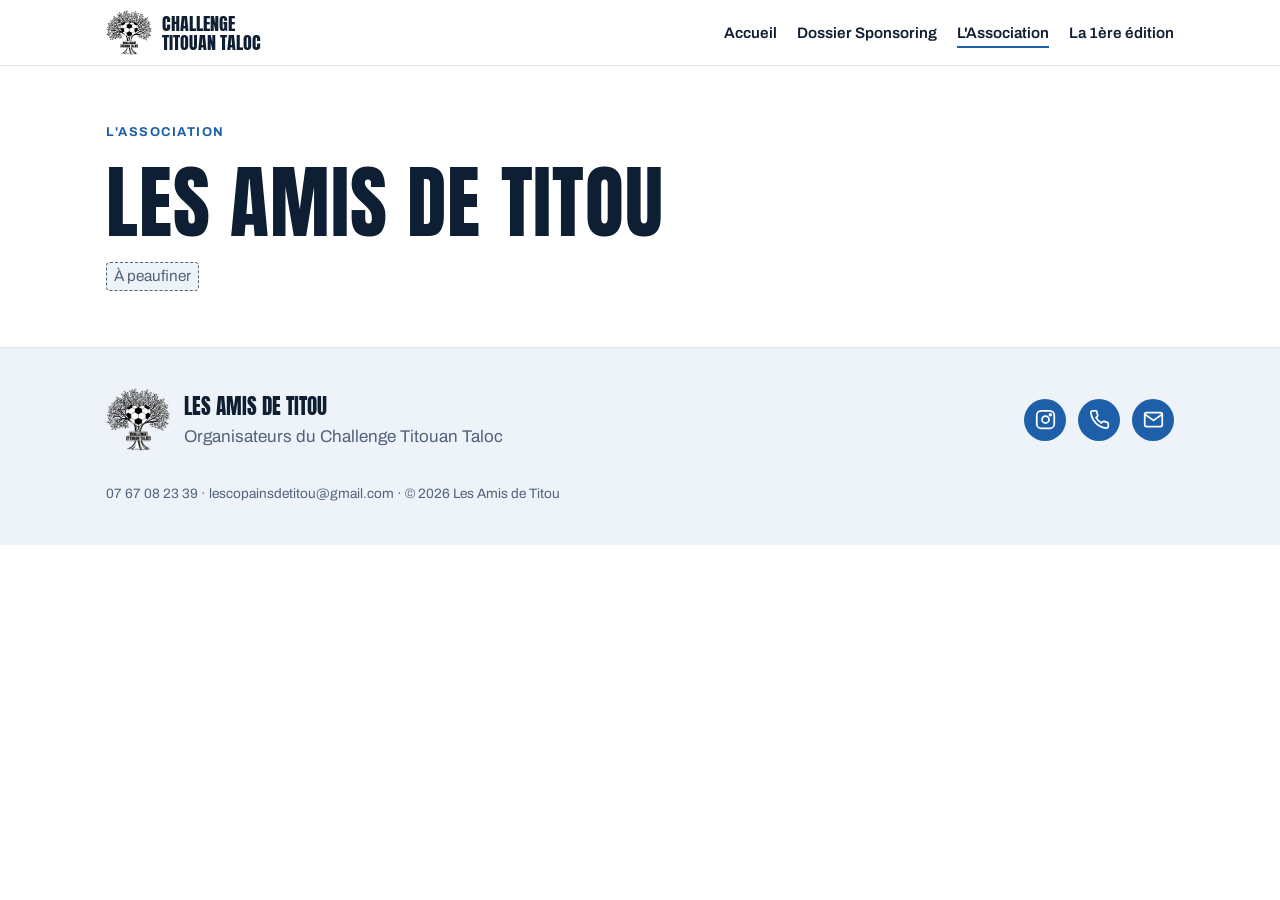
==== association.html @ 77bcde7c "Premier commit : site du Challenge Titouan Taloc" ====
<!DOCTYPE html>
<html lang="fr">
<head>
  <meta charset="UTF-8">
  <meta name="viewport" content="width=device-width, initial-scale=1, viewport-fit=cover">
  <title>L'Association - Challenge Titouan Taloc</title>
  <link rel="icon" type="image/png" href="assets/logo.png">
  <link rel="stylesheet" href="https://fonts.googleapis.com/css2?family=Anton&family=Archivo:wght@400;600;700&display=swap">
  <link rel="stylesheet" href="css/style.css">
</head>
<body>

  <!-- ===== EN-TÊTE ===== -->
  <header class="site-header">
    <div class="container">
      <a class="brand" href="index.html">
        <img src="assets/logo.png" alt="">
        <span>Challenge<br>Titouan Taloc</span>
      </a>
      <nav>
        <ul class="nav">
          <li><a href="index.html">Accueil</a></li>
          <li><a href="sponsoring.html">Dossier Sponsoring</a></li>
          <li><a href="association.html" aria-current="page">L'Association</a></li>
          <li><a href="premiere-edition.html">La 1ère édition</a></li>
        </ul>
      </nav>
    </div>
  </header>

  <main>
    <section class="page-head">
      <div class="container stack">
        <span class="eyebrow">L'Association</span>
        <h1>Les Amis de Titou</h1>
        <p class="todo">À peaufiner</p>
      </div>
    </section>
  </main>

  <!-- ===== PIED DE PAGE ===== -->
  <footer class="site-footer">
    <div class="container">
      <div class="footer-brand">
        <img src="assets/logo.png" alt="">
        <div>
          <strong>Les Amis de Titou</strong>
          <span class="muted">Organisateurs du Challenge Titouan Taloc</span>
        </div>
      </div>

      <div class="footer-icons">
        <a href="https://www.instagram.com/challenge_titou/" target="_blank" rel="noopener" aria-label="Instagram @challenge_titou" title="Instagram">
          <span class="icon">
            <svg viewBox="0 0 24 24" fill="none" stroke="currentColor" stroke-width="2" stroke-linecap="round" stroke-linejoin="round"><rect x="2" y="2" width="20" height="20" rx="5"/><circle cx="12" cy="12" r="4"/><circle cx="17.5" cy="6.5" r="1" fill="currentColor"/></svg>
          </span>
        </a>
        <a href="tel:+33767082339" aria-label="Téléphone 07 67 08 23 39" title="07 67 08 23 39">
          <span class="icon">
            <svg viewBox="0 0 24 24" fill="none" stroke="currentColor" stroke-width="2" stroke-linecap="round" stroke-linejoin="round"><path d="M22 16.92v3a2 2 0 0 1-2.18 2 19.79 19.79 0 0 1-8.63-3.07 19.5 19.5 0 0 1-6-6 19.79 19.79 0 0 1-3.07-8.67A2 2 0 0 1 4.11 2h3a2 2 0 0 1 2 1.72c.13.96.36 1.9.7 2.81a2 2 0 0 1-.45 2.11L8.09 9.91a16 16 0 0 0 6 6l1.27-1.27a2 2 0 0 1 2.11-.45c.91.34 1.85.57 2.81.7A2 2 0 0 1 22 16.92z"/></svg>
          </span>
        </a>
        <a href="mailto:lescopainsdetitou@gmail.com" aria-label="Mail lescopainsdetitou@gmail.com" title="lescopainsdetitou@gmail.com">
          <span class="icon">
            <svg viewBox="0 0 24 24" fill="none" stroke="currentColor" stroke-width="2" stroke-linecap="round" stroke-linejoin="round"><rect x="2" y="4" width="20" height="16" rx="2"/><path d="m22 6-10 7L2 6"/></svg>
          </span>
        </a>
      </div>

      <p class="footer-bottom">07 67 08 23 39 · lescopainsdetitou@gmail.com · © 2026 Les Amis de Titou</p>
    </div>
  </footer>

</body>
</html>
---- css/style.css ----
/* =========================================================
   Challenge Titouan Taloc - feuille de style commune
   Mise en page : en-tête fixe en haut, sections empilées,
   pied de page avec les contacts.
   ========================================================= */

/* ---------- 1. Variables (couleurs + polices) ---------- */
:root {
  --bg: #ffffff;          /* fond de page */
  --surface: #eef3f9;     /* fond des blocs secondaires (bleu très clair) */
  --fg: #0f1f33;          /* texte principal (bleu marine) */
  --muted: #52627a;       /* texte secondaire */
  --line: #dbe4ef;        /* bordures fines */
  --accent: #1d5fa8;      /* bleu principal */
  --accent-fg: #ffffff;   /* texte posé sur le bleu */
  --band-bg: #0f2a4a;     /* bandeau "brassard" */
  --band-fg: #ffffff;
  --logo-filter: none;    /* le logo est noir : on ne le touche pas en mode clair */

  --font-display: "Anton", "Impact", "Arial Narrow", sans-serif;
  --font-body: "Archivo", "Segoe UI", Arial, sans-serif;
}

/* Mode sombre (automatique selon le réglage de l'ordinateur / du téléphone) */
@media (prefers-color-scheme: dark) {
  :root:not([data-theme="light"]) {
    --bg: #0b1522;
    --surface: #122033;
    --fg: #eaf1f9;
    --muted: #9fb2c8;
    --line: #22344b;
    --accent: #5aa3f0;
    --accent-fg: #0b1522;
    --band-bg: #eaf1f9;
    --band-fg: #0b1522;
    --logo-filter: invert(1); /* logo noir -> blanc */
    color-scheme: dark;
  }
}
:root[data-theme="dark"] {
  --bg: #0b1522;
  --surface: #122033;
  --fg: #eaf1f9;
  --muted: #9fb2c8;
  --line: #22344b;
  --accent: #5aa3f0;
  --accent-fg: #0b1522;
  --band-bg: #eaf1f9;
  --band-fg: #0b1522;
  --logo-filter: invert(1);
  color-scheme: dark;
}

/* ---------- 2. Base ---------- */
* { box-sizing: border-box; }

body {
  margin: 0;
  background: var(--bg);
  color: var(--fg);
  font-family: var(--font-body);
  font-size: 1.0625rem;
  line-height: 1.6;
}

img { max-width: 100%; display: block; }

a { color: inherit; }
a:focus-visible { outline: 3px solid var(--accent); outline-offset: 3px; }

h1, h2, h3 {
  font-family: var(--font-display);
  font-weight: 400;          /* Anton est déjà très gras */
  text-transform: uppercase;
  line-height: 1.05;
  letter-spacing: 0.01em;
  text-wrap: balance;
  margin: 0;
}
h1 { font-size: clamp(2.6rem, 8vw, 5rem); }
h2 { font-size: clamp(1.9rem, 5vw, 2.8rem); }
h3 { font-size: 1.35rem; }

p { margin: 0; max-width: 65ch; }

/* Conteneur centré, avec marges sur les côtés (16px minimum) */
.container {
  max-width: 1100px;
  margin: 0 auto;
  padding-left: max(16px, env(safe-area-inset-left, 0px));
  padding-right: max(16px, env(safe-area-inset-right, 0px));
}

.section { padding-block: 4.5rem; }
.section--alt { background: var(--surface); }

.stack { display: flex; flex-direction: column; gap: 1.1rem; }

/* Petit libellé au-dessus des titres */
.eyebrow {
  font-size: 0.8rem;
  font-weight: 700;
  text-transform: uppercase;
  letter-spacing: 0.12em;
  color: var(--accent);
}

.muted { color: var(--muted); }

/* Texte "à peaufiner" bien visible pour les relectures */
.todo {
  background: var(--surface);
  border: 1px dashed var(--muted);
  padding: 0.1em 0.45em;
  border-radius: 4px;
  font-size: 0.9em;
  color: var(--muted);
  width: fit-content;
}

/* ---------- 3. En-tête + menu ---------- */
body::before {
  content: "";
  position: fixed;
  inset: 0 0 auto;
  height: env(safe-area-inset-top, 0px);
  z-index: 10;
  background: var(--bg);
}

.site-header {
  position: sticky;
  top: env(safe-area-inset-top, 0px);
  z-index: 5;
  background: var(--bg);
  border-bottom: 1px solid var(--line);
}
.site-header .container {
  display: flex;
  align-items: center;
  justify-content: space-between;
  flex-wrap: wrap;
  gap: 0.5rem 1.5rem;
  padding-block: 0.6rem;
}

.brand {
  display: flex;
  align-items: center;
  gap: 0.6rem;
  text-decoration: none;
}
.brand img { width: 46px; height: 46px; object-fit: contain; filter: var(--logo-filter); }
.brand span {
  font-family: var(--font-display);
  text-transform: uppercase;
  font-size: 1.15rem;
  line-height: 1;
}

.nav {
  display: flex;
  flex-wrap: wrap;
  gap: 0.25rem 1.25rem;
  list-style: none;
  margin: 0;
  padding: 0;
}
.nav a {
  text-decoration: none;
  font-weight: 600;
  font-size: 0.95rem;
  padding-block: 0.3rem;
  border-bottom: 2px solid transparent;
}
.nav a:hover { border-bottom-color: var(--line); }
.nav a[aria-current="page"] { border-bottom-color: var(--accent); }

/* ---------- 4. Boutons ---------- */
.btn {
  display: inline-flex;
  align-items: center;
  gap: 0.5rem;
  padding: 0.8rem 1.4rem;
  border-radius: 999px;
  border: 2px solid var(--fg);
  font-weight: 700;
  text-decoration: none;
  transition: transform 0.15s ease;
}
.btn:hover { transform: translateY(-2px); }
.btn--primary { background: var(--accent); border-color: var(--accent); color: var(--accent-fg); }

.btn-row { display: flex; flex-wrap: wrap; gap: 0.75rem; }

/* ---------- 5. Accueil : grand bloc d'introduction ---------- */
.hero .container {
  display: grid;
  grid-template-columns: minmax(0, 5fr) minmax(0, 6fr);
  align-items: center;
  gap: 2.5rem;
  padding-block: 3.5rem;
}
.hero-logo { filter: var(--logo-filter); width: 100%; max-width: 440px; margin-inline: auto; }
.hero h1 span { color: var(--accent); }

.edition-tag {
  display: inline-block;
  background: var(--accent);
  color: var(--accent-fg);
  font-family: var(--font-display);
  text-transform: uppercase;
  font-size: 1.1rem;
  padding: 0.2rem 0.7rem;
  transform: rotate(-2deg);
  width: fit-content;
}

/* Bandeau façon "brassard" porté en hommage sur les terrains */
.band {
  background: var(--band-bg);
  color: var(--band-fg);
  font-family: var(--font-display);
  text-transform: uppercase;
  letter-spacing: 0.06em;
  font-size: 1.05rem;
}
.band .container {
  display: flex;
  flex-wrap: wrap;
  justify-content: center;
  gap: 0.4rem 1.6rem;
  padding-block: 0.9rem;
  text-align: center;
}
.band .dot { color: var(--accent); }

.two-cols {
  display: grid;
  grid-template-columns: minmax(0, 1fr) minmax(0, 1fr);
  gap: 2.5rem;
  align-items: start;
}

/* Cartes-boutons vers les autres pages */
.cards {
  display: grid;
  grid-template-columns: repeat(3, minmax(0, 1fr));
  gap: 1.25rem;
  margin-top: 2rem;
}
.card {
  display: flex;
  flex-direction: column;
  gap: 0.6rem;
  padding: 1.6rem;
  background: var(--bg);
  border: 2px solid var(--fg);
  border-radius: 14px;
  text-decoration: none;
  transition: transform 0.15s ease, box-shadow 0.15s ease;
}
.card:hover { transform: translateY(-4px); box-shadow: 6px 6px 0 var(--accent); }
.card p { color: var(--muted); font-size: 0.98rem; }
.card .arrow { margin-top: auto; font-weight: 700; color: var(--accent); }

/* ---------- 6. Pages intérieures ---------- */
.page-head .container { padding-block: 3.5rem; }

/* Photo 1ère édition */
.photo { margin: 0; max-width: 900px; }
.photo img { width: 100%; height: auto; border-radius: 14px; }

/* ---------- 7. Pied de page ---------- */
.site-footer {
  border-top: 1px solid var(--line);
  background: var(--surface);
}
.site-footer .container {
  display: flex;
  flex-wrap: wrap;
  justify-content: space-between;
  align-items: center;
  gap: 2rem;
  padding-block: 2.5rem;
}
.footer-brand { display: flex; align-items: center; gap: 0.9rem; }
.footer-brand img { width: 64px; filter: var(--logo-filter); }
.footer-brand strong { font-family: var(--font-display); font-weight: 400; text-transform: uppercase; font-size: 1.3rem; display: block; }

.footer-icons { display: flex; gap: 0.75rem; }
.footer-icons a { text-decoration: none; }

.icon {
  display: grid;
  place-items: center;
  width: 42px;
  height: 42px;
  border-radius: 50%;
  background: var(--accent);
  color: var(--accent-fg);
  transition: transform 0.15s ease;
}
.icon svg { width: 21px; height: 21px; }
.footer-icons a:hover .icon { transform: scale(1.1); }

.footer-bottom { width: 100%; font-size: 0.85rem; color: var(--muted); }

/* ---------- 8. Téléphone / petits écrans ---------- */
@media (max-width: 800px) {
  .hero .container,
  .two-cols { grid-template-columns: 1fr; }
  .hero-logo { max-width: 280px; }
  .cards { grid-template-columns: 1fr; }
  .section { padding-block: 3rem; }
}

/* Pas d'animations si l'utilisateur les a désactivées */
@media (prefers-reduced-motion: reduce) {
  * { transition: none !important; }
}
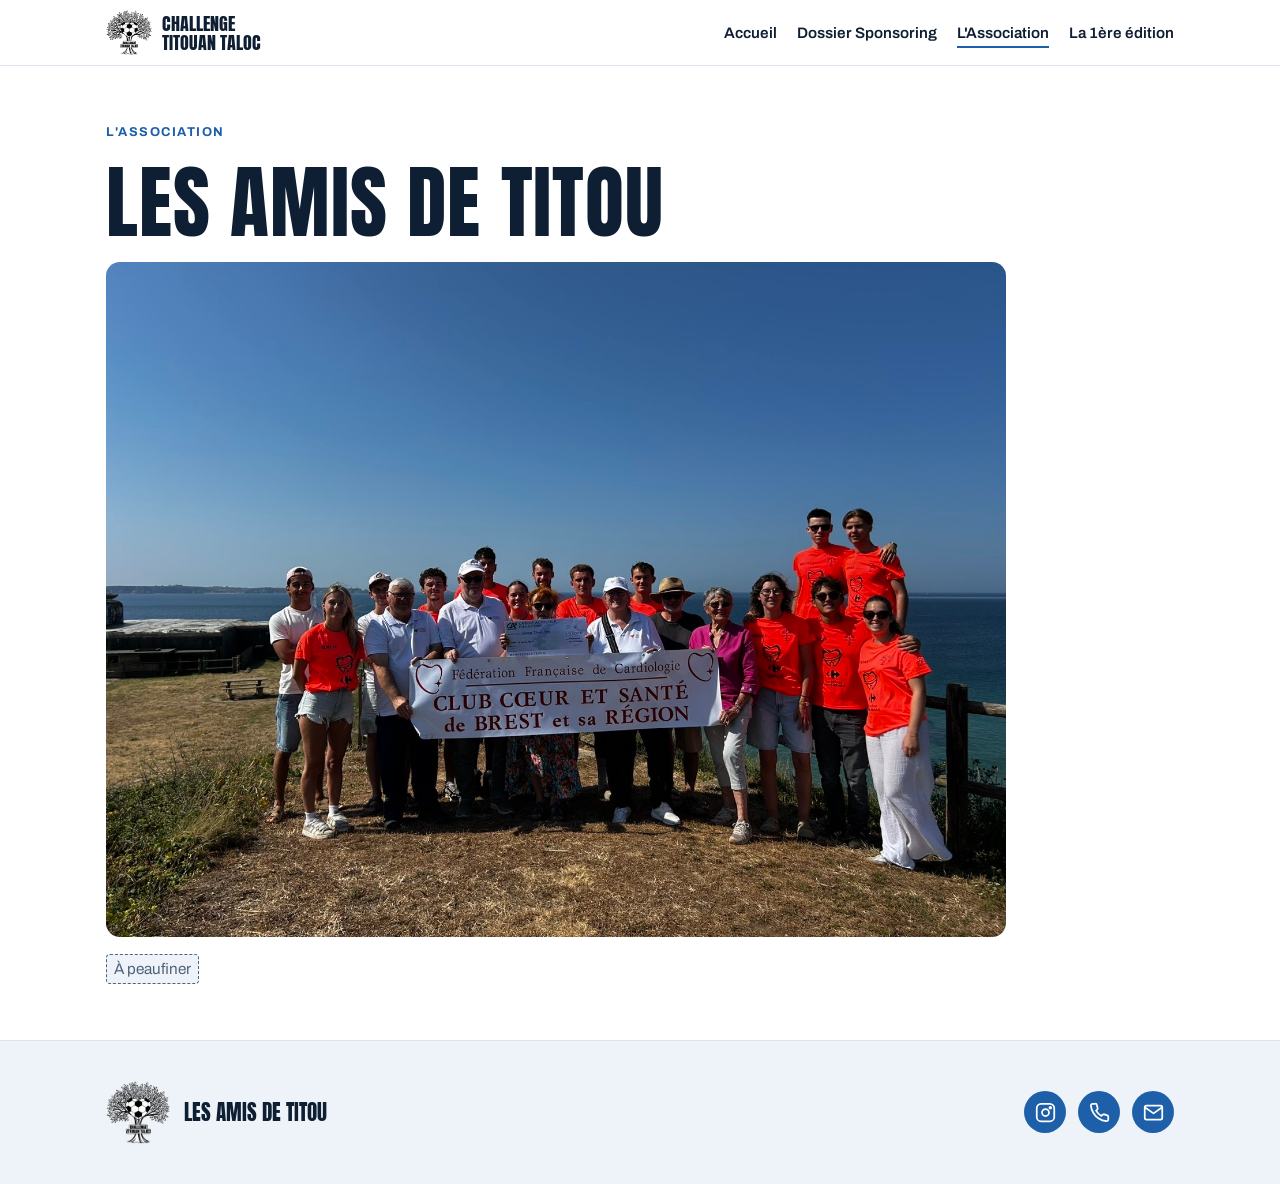
==== commit 00565de0: "challenge titou" ====
--- a/association.html
+++ b/association.html
@@ -33,19 +33,21 @@
       <div class="container stack">
         <span class="eyebrow">L'Association</span>
         <h1>Les Amis de Titou</h1>
+        <figure class="photo">
+          <img src="assets/photo-groupe.jpg" alt="Photo de groupe des Amis de Titou">
+        </figure>
         <p class="todo">À peaufiner</p>
       </div>
     </section>
   </main>
 
-  <!-- ===== PIED DE PAGE ===== -->
+<!-- ===== PIED DE PAGE ===== -->
   <footer class="site-footer">
     <div class="container">
       <div class="footer-brand">
         <img src="assets/logo.png" alt="">
         <div>
           <strong>Les Amis de Titou</strong>
-          <span class="muted">Organisateurs du Challenge Titouan Taloc</span>
         </div>
       </div>
 
@@ -66,8 +68,6 @@
           </span>
         </a>
       </div>
-
-      <p class="footer-bottom">07 67 08 23 39 · lescopainsdetitou@gmail.com · © 2026 Les Amis de Titou</p>
     </div>
   </footer>
 
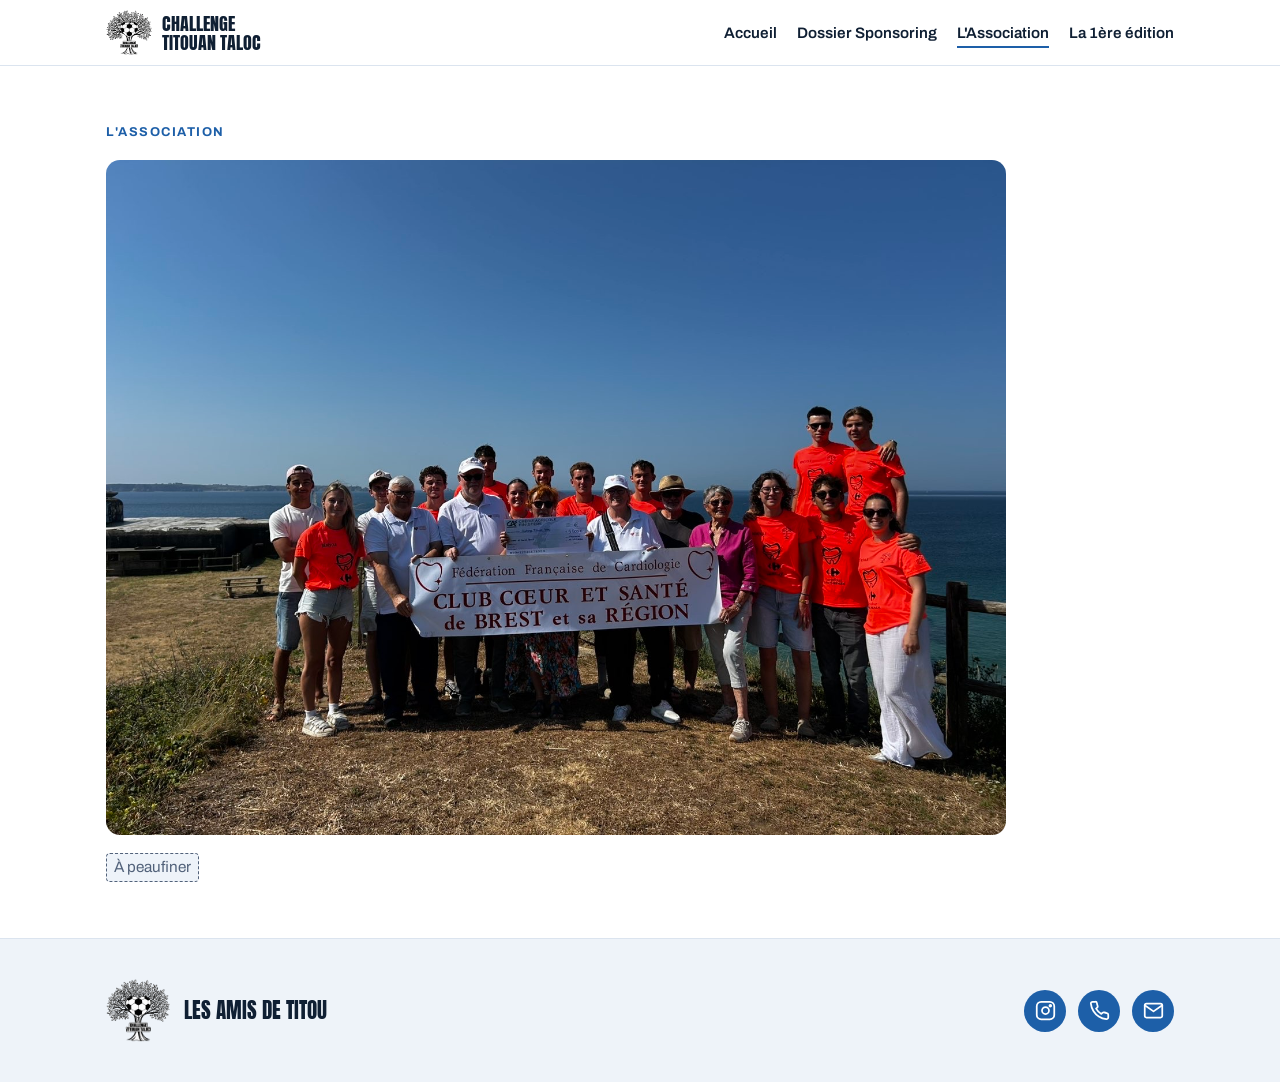
==== commit c5466b02: "titou" ====
--- a/association.html
+++ b/association.html
@@ -17,7 +17,11 @@
         <img src="assets/logo.png" alt="">
         <span>Challenge<br>Titouan Taloc</span>
       </a>
-      <nav>
+      <!-- Bouton menu burger (visible seulement sur téléphone) -->
+      <button class="menu-btn" type="button" aria-label="Ouvrir le menu" aria-expanded="false" aria-controls="menu">
+        <span></span><span></span><span></span>
+      </button>
+      <nav id="menu">
         <ul class="nav">
           <li><a href="index.html">Accueil</a></li>
           <li><a href="sponsoring.html">Dossier Sponsoring</a></li>
@@ -32,7 +36,6 @@
     <section class="page-head">
       <div class="container stack">
         <span class="eyebrow">L'Association</span>
-        <h1>Les Amis de Titou</h1>
         <figure class="photo">
           <img src="assets/photo-groupe.jpg" alt="Photo de groupe des Amis de Titou">
         </figure>
@@ -71,5 +74,6 @@
     </div>
   </footer>
 
+  <script src="js/menu.js"></script>
 </body>
 </html>
--- a/css/style.css
+++ b/css/style.css
@@ -176,6 +176,9 @@
 .nav a:hover { border-bottom-color: var(--line); }
 .nav a[aria-current="page"] { border-bottom-color: var(--accent); }
 
+/* Bouton burger : caché sur ordinateur, affiché sur téléphone (voir partie 8) */
+.menu-btn { display: none; }
+
 /* ---------- 4. Boutons ---------- */
 .btn {
   display: inline-flex;
@@ -308,11 +311,73 @@
 
 /* ---------- 8. Téléphone / petits écrans ---------- */
 @media (max-width: 800px) {
-  .hero .container,
-  .two-cols { grid-template-columns: 1fr; }
-  .hero-logo { max-width: 280px; }
-  .cards { grid-template-columns: 1fr; }
-  .section { padding-block: 3rem; }
+  h2 { font-size: 1.9rem; }
+  .section { padding-block: 2.75rem; }
+  .page-head .container { padding-block: 2rem 2.5rem; }
+  .two-cols { grid-template-columns: 1fr; gap: 1.25rem; }
+
+  /* En-tête : logo + bouton burger sur une ligne, menu déroulant en dessous */
+  .site-header .container { padding-block: 0.5rem; }
+  .brand img { width: 40px; height: 40px; }
+  .brand span { font-size: 1rem; }
+
+  .menu-btn {
+    display: flex;
+    flex-direction: column;
+    justify-content: center;
+    gap: 5px;
+    width: 44px;
+    height: 44px;
+    padding: 10px;
+    background: none;
+    border: 2px solid var(--line);
+    border-radius: 10px;
+    cursor: pointer;
+  }
+  .menu-btn span {
+    height: 2px;
+    background: var(--fg);
+    border-radius: 2px;
+    transition: transform 0.2s ease, opacity 0.2s ease;
+  }
+  /* Les 3 traits se transforment en croix quand le menu est ouvert */
+  .menu-btn[aria-expanded="true"] span:nth-child(1) { transform: translateY(7px) rotate(45deg); }
+  .menu-btn[aria-expanded="true"] span:nth-child(2) { opacity: 0; }
+  .menu-btn[aria-expanded="true"] span:nth-child(3) { transform: translateY(-7px) rotate(-45deg); }
+
+  #menu { display: none; width: 100%; }
+  #menu.ouvert { display: block; }
+  .nav { flex-direction: column; gap: 0; padding-bottom: 0.5rem; }
+  .nav a {
+    display: block;
+    padding-block: 0.85rem;
+    font-size: 1.1rem;
+    border-bottom: 1px solid var(--line);
+  }
+  .nav a[aria-current="page"] { color: var(--accent); border-bottom-color: var(--line); }
+
+  /* Accueil : tout centré, logo plus petit, bouton pleine largeur */
+  .hero .container {
+    grid-template-columns: 1fr;
+    gap: 1.5rem;
+    padding-block: 2rem 2.5rem;
+    text-align: center;
+  }
+  .hero .stack { align-items: center; }
+  .hero-logo { max-width: 220px; }
+  .hero .btn-row { width: 100%; }
+  .hero .btn { flex: 1; justify-content: center; }
+
+  .cards { grid-template-columns: 1fr; gap: 1rem; margin-top: 1.5rem; }
+  .card { padding: 1.25rem; }
+  .card:hover { transform: none; box-shadow: none; } /* pas de survol au doigt */
+
+  .photo img { border-radius: 10px; }
+
+  /* Pied de page centré */
+  .site-footer .container { flex-direction: column; text-align: center; gap: 1.25rem; padding-block: 2rem; }
+  .footer-brand { flex-direction: column; gap: 0.5rem; }
+  .icon { width: 48px; height: 48px; } /* plus facile à toucher */
 }
 
 /* Pas d'animations si l'utilisateur les a désactivées */
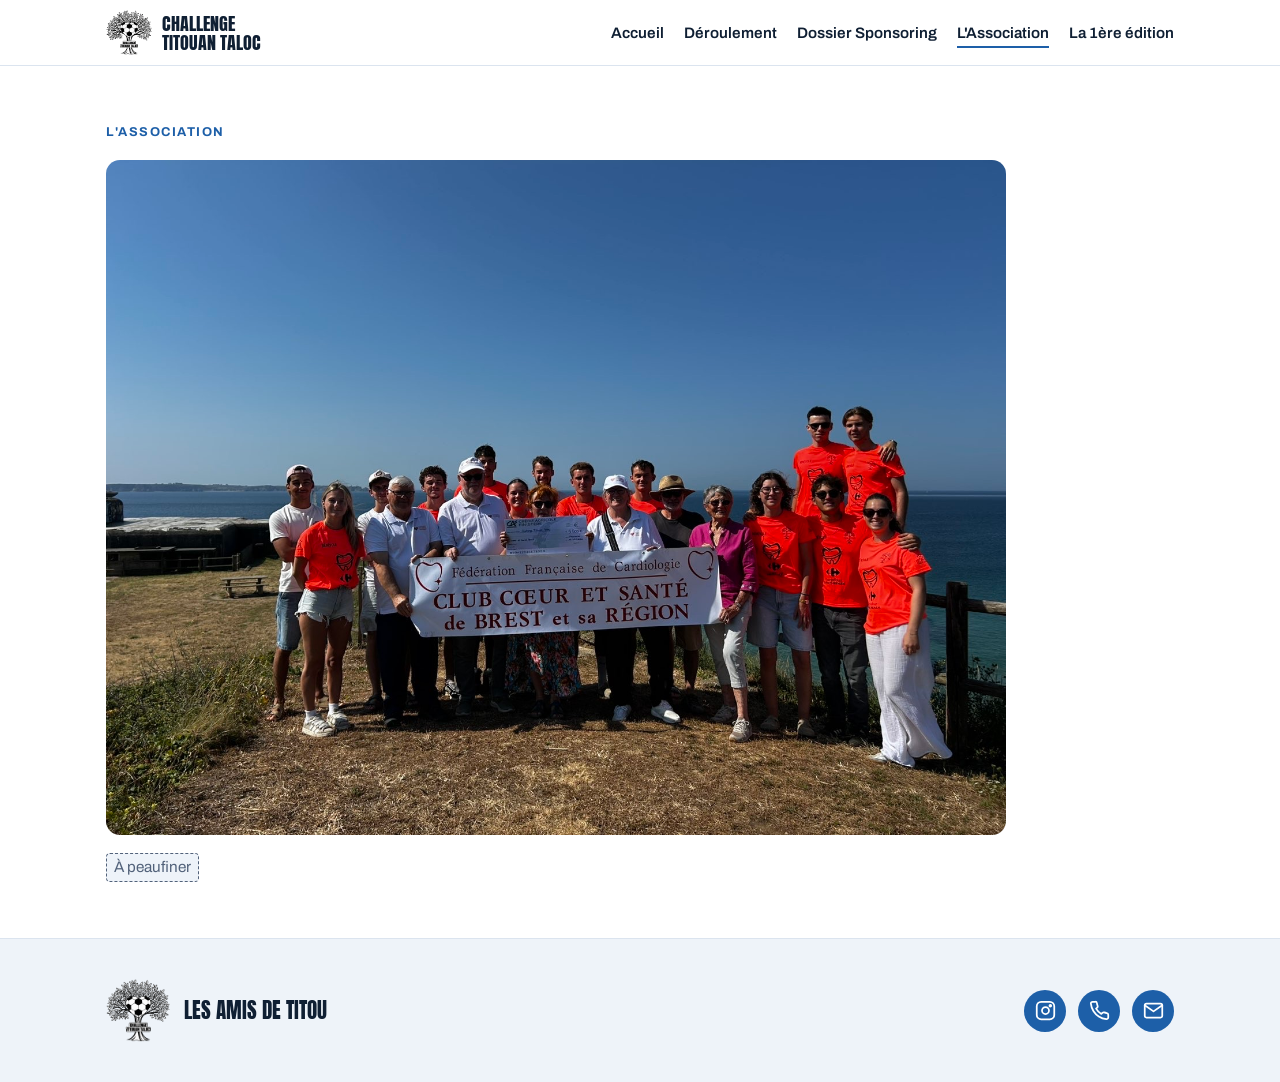
==== commit 9e4d3d53: "deroulement" ====
--- a/association.html
+++ b/association.html
@@ -24,6 +24,7 @@
       <nav id="menu">
         <ul class="nav">
           <li><a href="index.html">Accueil</a></li>
+          <li><a href="deroulement.html">Déroulement</a></li>
           <li><a href="sponsoring.html">Dossier Sponsoring</a></li>
           <li><a href="association.html" aria-current="page">L'Association</a></li>
           <li><a href="premiere-edition.html">La 1ère édition</a></li>
--- a/css/style.css
+++ b/css/style.css
@@ -269,6 +269,52 @@
 
 /* ---------- 6. Pages intérieures ---------- */
 .page-head .container { padding-block: 3.5rem; }
+
+/* Page Déroulement : infos clés (date, lieu, inscriptions) */
+.infos {
+  display: grid;
+  grid-template-columns: repeat(3, minmax(0, 1fr));
+  gap: 1rem;
+  margin-top: 1rem;
+}
+.info {
+  display: flex;
+  flex-direction: column;
+  gap: 0.4rem;
+  padding: 1.1rem 1.25rem;
+  background: var(--surface);
+  border-radius: 12px;
+}
+.info strong { font-size: 1.15rem; }
+
+/* Page Déroulement : programme de la journée */
+.timeline {
+  list-style: none;
+  margin: 0;
+  padding: 0;
+  border-left: 3px solid var(--accent);
+}
+.timeline li {
+  display: flex;
+  align-items: baseline;
+  gap: 1rem;
+  padding: 0.7rem 0 0.7rem 1.25rem;
+  font-weight: 600;
+}
+.timeline .time {
+  min-width: 3.5rem;
+  font-family: var(--font-display);
+  font-weight: 400;
+  font-size: 1.2rem;
+  color: var(--accent);
+  font-variant-numeric: tabular-nums;
+}
+
+/* Page Déroulement : listes titre / valeur */
+.details { margin: 0; display: grid; gap: 0.3rem; }
+.details dt { font-weight: 700; margin-top: 0.9rem; }
+.details dt:first-child { margin-top: 0; }
+.details dd { margin: 0; color: var(--muted); }
 
 /* Photo 1ère édition */
 .photo { margin: 0; max-width: 900px; }
@@ -369,6 +415,7 @@
   .hero .btn { flex: 1; justify-content: center; }
 
   .cards { grid-template-columns: 1fr; gap: 1rem; margin-top: 1.5rem; }
+  .infos { grid-template-columns: 1fr; }
   .card { padding: 1.25rem; }
   .card:hover { transform: none; box-shadow: none; } /* pas de survol au doigt */
 
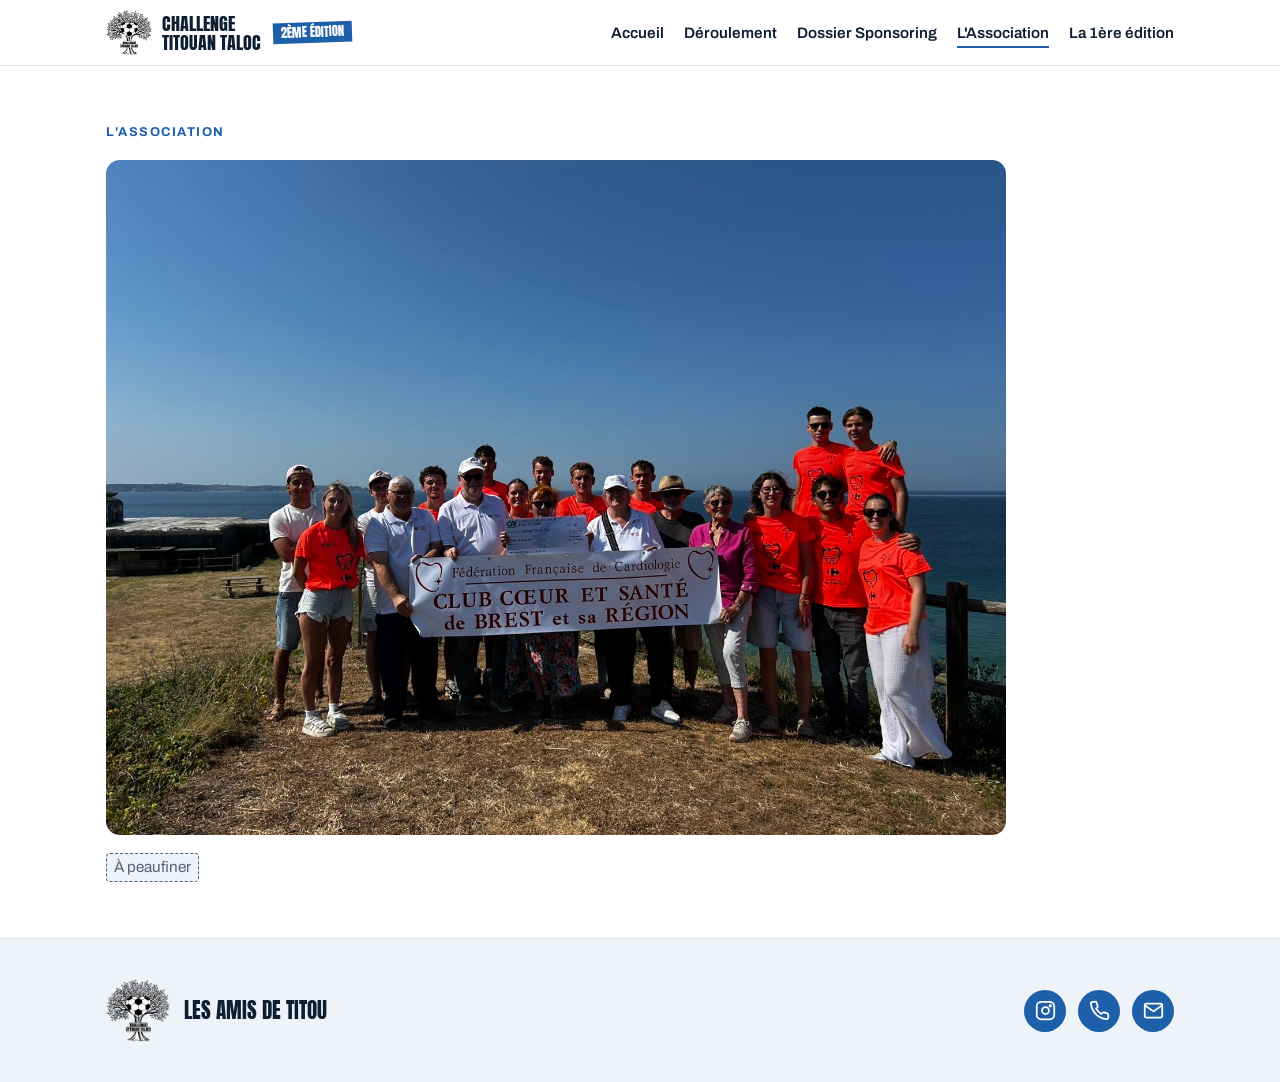
==== commit 85b1cee8: "étiquette" ====
--- a/association.html
+++ b/association.html
@@ -16,6 +16,7 @@
       <a class="brand" href="index.html">
         <img src="assets/logo.png" alt="">
         <span>Challenge<br>Titouan Taloc</span>
+        <span class="edition-tag">2ème édition</span>
       </a>
       <!-- Bouton menu burger (visible seulement sur téléphone) -->
       <button class="menu-btn" type="button" aria-label="Ouvrir le menu" aria-expanded="false" aria-controls="menu">
--- a/css/style.css
+++ b/css/style.css
@@ -219,6 +219,14 @@
   width: fit-content;
 }
 
+/* Version plus petite de l'étiquette, dans l'en-tête à côté du titre */
+.brand .edition-tag {
+  font-size: 0.8rem;
+  line-height: 1.3;
+  padding: 0.15rem 0.5rem;
+  margin-left: 0.2rem;
+}
+
 /* Bandeau façon "brassard" porté en hommage sur les terrains */
 .band {
   background: var(--band-bg);
@@ -309,12 +317,6 @@
   color: var(--accent);
   font-variant-numeric: tabular-nums;
 }
-
-/* Page Déroulement : listes titre / valeur */
-.details { margin: 0; display: grid; gap: 0.3rem; }
-.details dt { font-weight: 700; margin-top: 0.9rem; }
-.details dt:first-child { margin-top: 0; }
-.details dd { margin: 0; color: var(--muted); }
 
 /* Photo 1ère édition */
 .photo { margin: 0; max-width: 900px; }
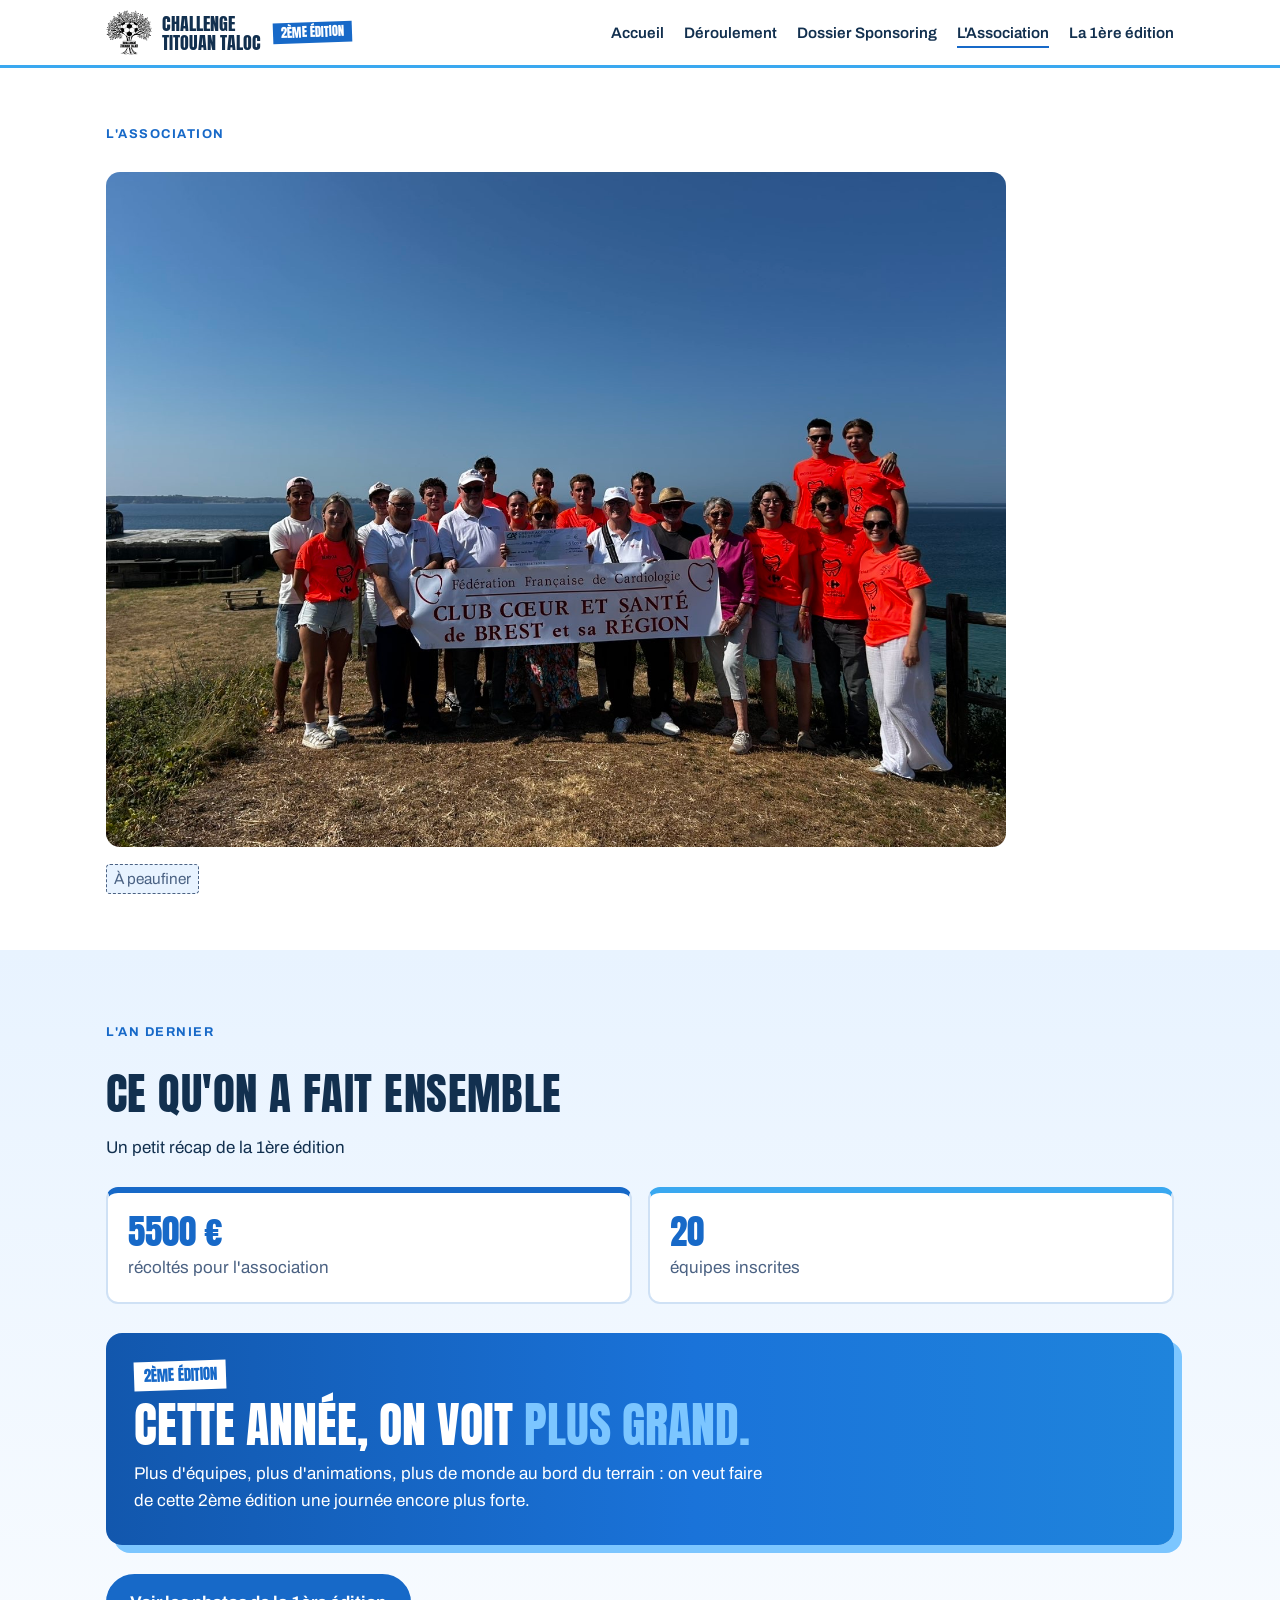
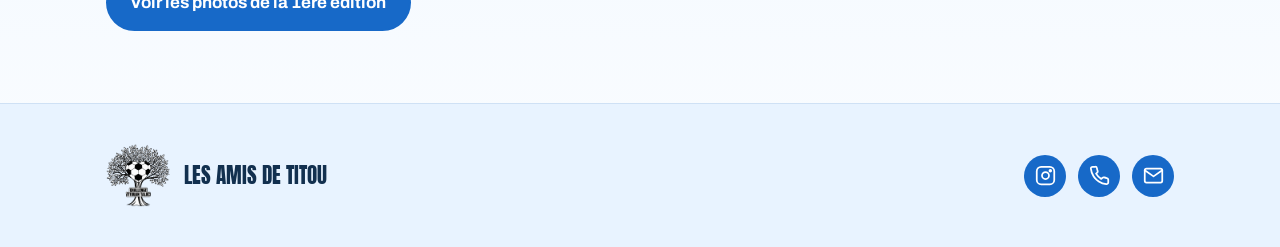
==== commit 7955e5a5: "couleurs" ====
--- a/association.html
+++ b/association.html
@@ -44,6 +44,37 @@
         <p class="todo">À peaufiner</p>
       </div>
     </section>
+
+    <!-- ===== RÉCAP DE LA 1ÈRE ÉDITION (pour que l'asso puisse se projeter) ===== -->
+    <section class="section section--alt">
+      <div class="container stack">
+        <span class="eyebrow">L'an dernier</span>
+        <h2>Ce qu'on a fait ensemble</h2>
+        <p>Un petit récap de la 1ère édition</p>
+
+        <div class="stats">
+          <div class="stat">
+            <span class="num">5500 €</span>
+            <span class="muted">récoltés pour l'association</span>
+          </div>
+          <div class="stat">
+            <span class="num">20</span>
+            <span class="muted">équipes inscrites</span>
+          </div>
+        </div>
+
+        <!-- Encadré "on voit plus grand" -->
+        <div class="next-year">
+          <span class="next-year__tag">2ème édition</span>
+          <p class="next-year__title">Cette année, on voit <span>plus grand.</span></p>
+          <p>Plus d'équipes, plus d'animations, plus de monde au bord du terrain : on veut faire de cette 2ème édition une journée encore plus forte.</p>
+        </div>
+
+        <div class="btn-row">
+          <a class="btn btn--primary" href="premiere-edition.html">Voir les photos de la 1ère édition</a>
+        </div>
+      </div>
+    </section>
   </main>
 
 <!-- ===== PIED DE PAGE ===== -->
--- a/css/style.css
+++ b/css/style.css
@@ -5,48 +5,42 @@
    ========================================================= */
 
 /* ---------- 1. Variables (couleurs + polices) ---------- */
+/* Plusieurs nuances de bleu, plus claires et plus colorées */
 :root {
+  color-scheme: light;
   --bg: #ffffff;          /* fond de page */
-  --surface: #eef3f9;     /* fond des blocs secondaires (bleu très clair) */
-  --fg: #0f1f33;          /* texte principal (bleu marine) */
-  --muted: #52627a;       /* texte secondaire */
-  --line: #dbe4ef;        /* bordures fines */
-  --accent: #1d5fa8;      /* bleu principal */
+  --surface: #e8f3ff;     /* fond des blocs secondaires (bleu ciel très clair) */
+  --fg: #12304f;          /* texte principal (bleu marine) */
+  --muted: #4b6283;       /* texte secondaire */
+  --line: #cfe1f5;        /* bordures fines */
+  --accent: #1769c8;      /* bleu principal */
+  --accent-2: #3aa8f0;    /* bleu ciel (décorations) */
+  --accent-3: #7cc6ff;    /* bleu clair (décorations) */
   --accent-fg: #ffffff;   /* texte posé sur le bleu */
-  --band-bg: #0f2a4a;     /* bandeau "brassard" */
+  --band-bg: linear-gradient(90deg, #1257ad, #1a73d9 55%, #1f84dc); /* bandeau "brassard" */
   --band-fg: #ffffff;
+  --hero-bg: linear-gradient(180deg, #dcedff 0%, #f2f8ff 60%, #ffffff 100%);
   --logo-filter: none;    /* le logo est noir : on ne le touche pas en mode clair */
 
   --font-display: "Anton", "Impact", "Arial Narrow", sans-serif;
   --font-body: "Archivo", "Segoe UI", Arial, sans-serif;
 }
 
-/* Mode sombre (automatique selon le réglage de l'ordinateur / du téléphone) */
-@media (prefers-color-scheme: dark) {
-  :root:not([data-theme="light"]) {
-    --bg: #0b1522;
-    --surface: #122033;
-    --fg: #eaf1f9;
-    --muted: #9fb2c8;
-    --line: #22344b;
-    --accent: #5aa3f0;
-    --accent-fg: #0b1522;
-    --band-bg: #eaf1f9;
-    --band-fg: #0b1522;
-    --logo-filter: invert(1); /* logo noir -> blanc */
-    color-scheme: dark;
-  }
-}
+/* Le site reste toujours en clair (retours : le mode sombre faisait trop foncé).
+   Le thème sombre ci-dessous ne s'active que si on ajoute data-theme="dark" sur <html>. */
 :root[data-theme="dark"] {
-  --bg: #0b1522;
-  --surface: #122033;
-  --fg: #eaf1f9;
-  --muted: #9fb2c8;
-  --line: #22344b;
-  --accent: #5aa3f0;
-  --accent-fg: #0b1522;
-  --band-bg: #eaf1f9;
-  --band-fg: #0b1522;
+  --bg: #13294a;
+  --surface: #1a365e;
+  --fg: #eef6ff;
+  --muted: #b3c9e4;
+  --line: #2c4d7a;
+  --accent: #6cbcff;
+  --accent-2: #3aa8f0;
+  --accent-3: #9fd4ff;
+  --accent-fg: #0d2240;
+  --band-bg: linear-gradient(90deg, #1561bd, #1d7ad8 55%, #2a8de0);
+  --band-fg: #ffffff;
+  --hero-bg: linear-gradient(180deg, #1d4378 0%, #17325a 60%, #13294a 100%);
   --logo-filter: invert(1);
   color-scheme: dark;
 }
@@ -92,18 +86,22 @@
 }
 
 .section { padding-block: 4.5rem; }
-.section--alt { background: var(--surface); }
+.section--alt { background: linear-gradient(180deg, var(--surface), var(--bg) 140%); }
 
 .stack { display: flex; flex-direction: column; gap: 1.1rem; }
 
 /* Petit libellé au-dessus des titres */
 .eyebrow {
+  display: block;
   font-size: 0.8rem;
   font-weight: 700;
   text-transform: uppercase;
   letter-spacing: 0.12em;
   color: var(--accent);
 }
+
+/* Espace sous le petit libellé quand il n'est pas dans un .stack */
+.container > .eyebrow { margin-bottom: 0.6rem; }
 
 .muted { color: var(--muted); }
 
@@ -133,7 +131,7 @@
   top: env(safe-area-inset-top, 0px);
   z-index: 5;
   background: var(--bg);
-  border-bottom: 1px solid var(--line);
+  border-bottom: 3px solid var(--accent-2);
 }
 .site-header .container {
   display: flex;
@@ -197,6 +195,7 @@
 .btn-row { display: flex; flex-wrap: wrap; gap: 0.75rem; }
 
 /* ---------- 5. Accueil : grand bloc d'introduction ---------- */
+.hero { background: var(--hero-bg); }
 .hero .container {
   display: grid;
   grid-template-columns: minmax(0, 5fr) minmax(0, 6fr);
@@ -244,7 +243,7 @@
   padding-block: 0.9rem;
   text-align: center;
 }
-.band .dot { color: var(--accent); }
+.band .dot { color: var(--accent-3); }
 
 .two-cols {
   display: grid;
@@ -271,7 +270,10 @@
   text-decoration: none;
   transition: transform 0.15s ease, box-shadow 0.15s ease;
 }
-.card:hover { transform: translateY(-4px); box-shadow: 6px 6px 0 var(--accent); }
+.card { border-top: 8px solid var(--accent); }
+.card:nth-child(2) { border-top-color: var(--accent-2); }
+.card:nth-child(3) { border-top-color: var(--accent-3); }
+.card:hover { transform: translateY(-4px); box-shadow: 6px 6px 0 var(--accent-2); }
 .card p { color: var(--muted); font-size: 0.98rem; }
 .card .arrow { margin-top: auto; font-weight: 700; color: var(--accent); }
 
@@ -291,6 +293,7 @@
   gap: 0.4rem;
   padding: 1.1rem 1.25rem;
   background: var(--surface);
+  border-left: 5px solid var(--accent-2);
   border-radius: 12px;
 }
 .info strong { font-size: 1.15rem; }
@@ -321,6 +324,93 @@
 /* Photo 1ère édition */
 .photo { margin: 0; max-width: 900px; }
 .photo img { width: 100%; height: auto; border-radius: 14px; }
+
+/* Chiffres clés (récap de la 1ère édition) */
+.stats {
+  display: grid;
+  grid-template-columns: repeat(2, minmax(0, 1fr));
+  gap: 1rem;
+  margin-top: 0.5rem;
+}
+.stat {
+  display: flex;
+  flex-direction: column;
+  gap: 0.3rem;
+  padding: 1.3rem 1.25rem;
+  background: var(--bg);
+  border: 2px solid var(--line);
+  border-top: 6px solid var(--accent);
+  border-radius: 12px;
+}
+.stat:nth-child(2) { border-top-color: var(--accent-2); }
+.stat:nth-child(3) { border-top-color: var(--accent-3); }
+.stat .num {
+  font-family: var(--font-display);
+  font-size: 2.2rem;
+  line-height: 1;
+  color: var(--accent);
+}
+
+/* Encadré "l'année prochaine on voit plus grand" */
+.next-year {
+  display: flex;
+  flex-direction: column;
+  gap: 0.6rem;
+  margin-block: 0.75rem;
+  padding: 1.75rem 1.75rem 1.9rem;
+  border-radius: 16px;
+  background: var(--band-bg);
+  color: var(--band-fg);
+  box-shadow: 8px 8px 0 var(--accent-3);
+}
+.next-year__tag {
+  width: fit-content;
+  background: var(--band-fg);
+  color: var(--accent);
+  font-family: var(--font-display);
+  text-transform: uppercase;
+  font-size: 0.95rem;
+  padding: 0.15rem 0.6rem;
+  transform: rotate(-2deg);
+}
+.next-year__title {
+  font-family: var(--font-display);
+  text-transform: uppercase;
+  font-size: clamp(1.9rem, 5vw, 3rem);
+  line-height: 1.05;
+}
+.next-year__title span { color: var(--accent-3); }
+
+.checklist { margin: 0; padding-left: 1.2rem; display: flex; flex-direction: column; gap: 0.4rem; }
+.checklist li::marker { color: var(--accent-2); }
+
+/* Galerie photos de la 1ère édition */
+.gallery {
+  display: grid;
+  grid-template-columns: repeat(auto-fill, minmax(min(100%, 240px), 1fr));
+  gap: 1rem;
+  margin-top: 1.5rem;
+}
+.gallery figure { margin: 0; }
+.gallery img {
+  width: 100%;
+  aspect-ratio: 4 / 3;
+  object-fit: cover;
+  border-radius: 12px;
+}
+/* Case vide en attendant les photos */
+.photo-slot {
+  display: grid;
+  place-items: center;
+  aspect-ratio: 4 / 3;
+  border: 2px dashed var(--accent-3);
+  border-radius: 12px;
+  background: var(--surface);
+  color: var(--muted);
+  font-size: 0.9rem;
+  text-align: center;
+  padding: 1rem;
+}
 
 /* ---------- 7. Pied de page ---------- */
 .site-footer {
@@ -418,6 +508,8 @@
 
   .cards { grid-template-columns: 1fr; gap: 1rem; margin-top: 1.5rem; }
   .infos { grid-template-columns: 1fr; }
+  .stats { grid-template-columns: 1fr; }
+  .next-year { padding: 1.4rem 1.25rem 1.5rem; box-shadow: 5px 5px 0 var(--accent-3); }
   .card { padding: 1.25rem; }
   .card:hover { transform: none; box-shadow: none; } /* pas de survol au doigt */
 
